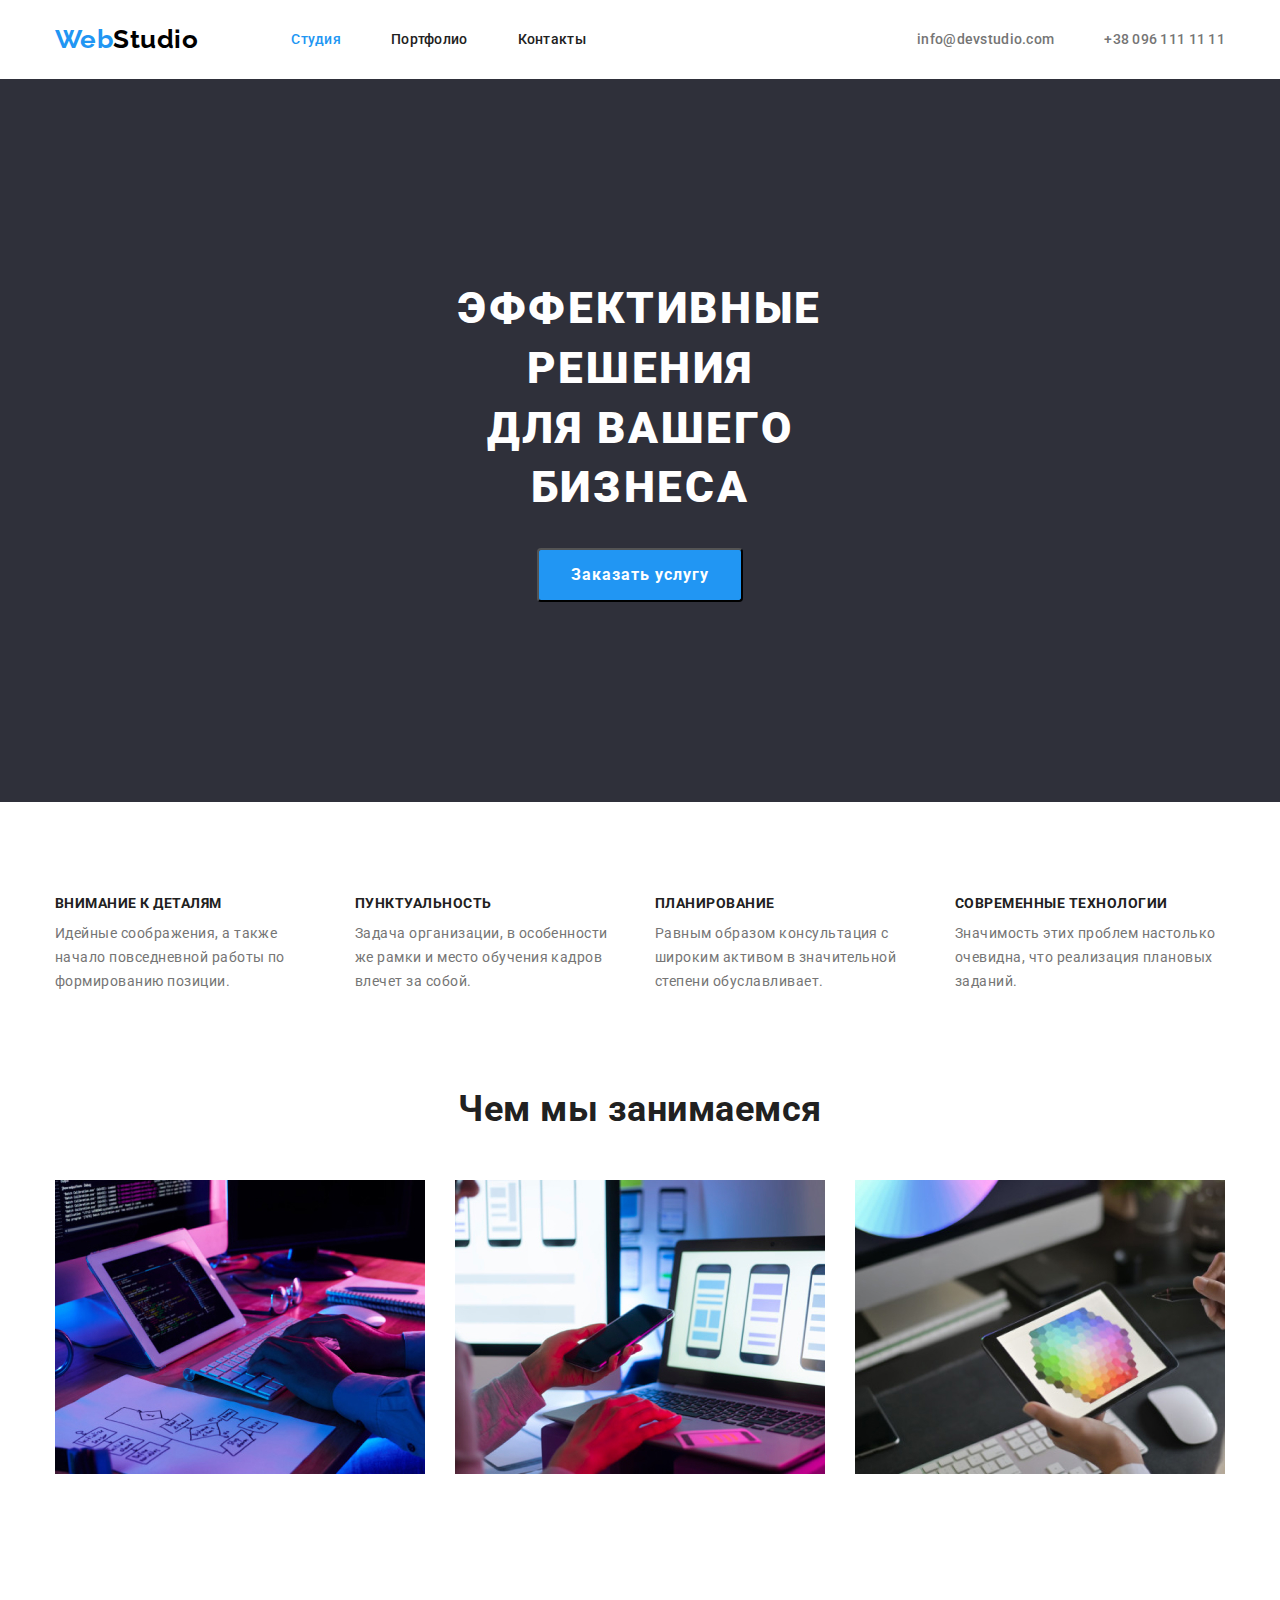
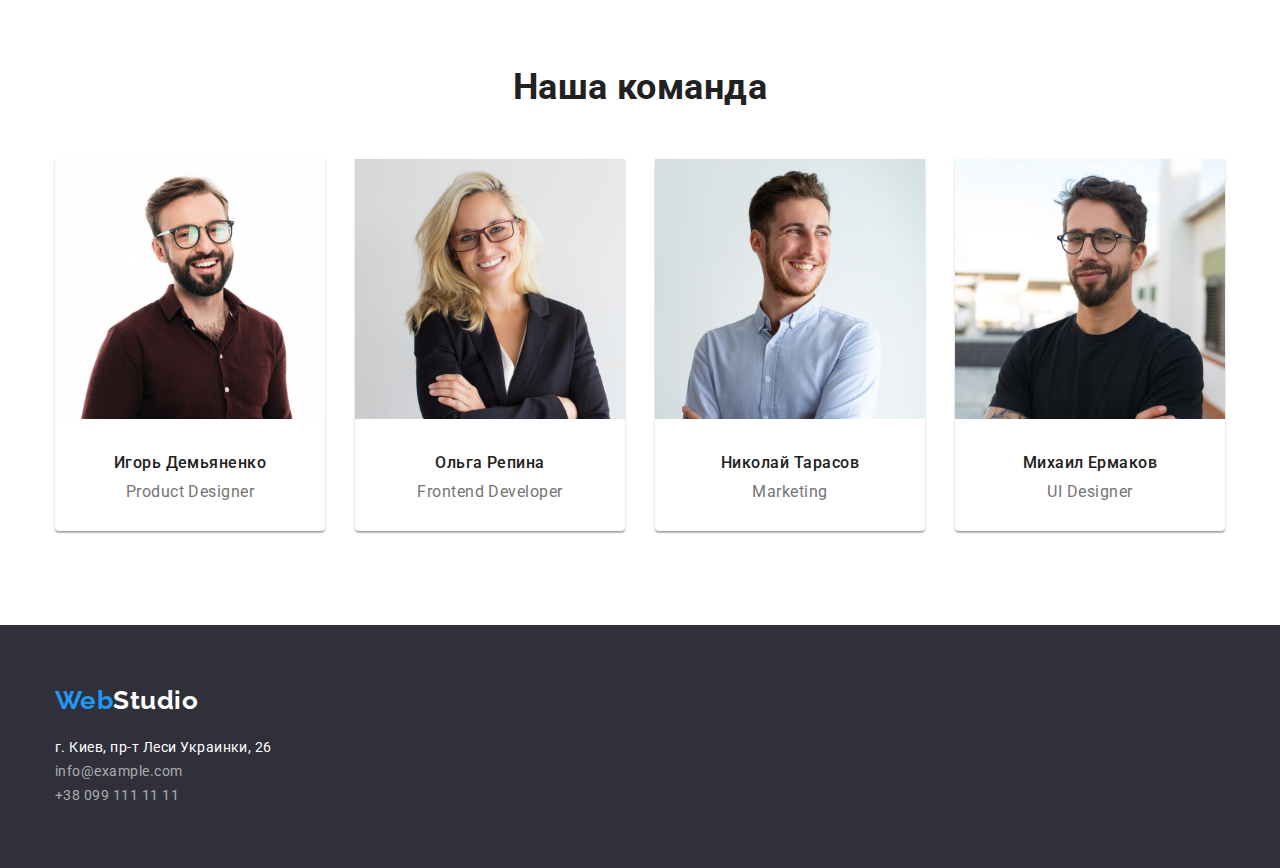
==== index.html @ acc08e0a "Done" ====
<!DOCTYPE html>
<html lang="ru">
  <head>
    <meta charset="UTF-8" />
    <meta name="viewport" content="width=device-width, initial-scale=1.0" />
    <title>Webstudio</title>
    <link
      href="https://fonts.googleapis.com/css2?family=Raleway:wght@700&family=Roboto:wght@400;500;700;900&display=swap"
      rel="stylesheet"
    />
    <link
      rel="stylesheet"
      href="https://cdnjs.cloudflare.com/ajax/libs/modern-normalize/1.0.0/modern-normalize.min.css"
    />
    <link rel="stylesheet" href="./css/style.css" />
  </head>

  <body>
    <header class="page-header">
      <div class="conteiner conteiner-header">
        <nav class="nav-site">
          <div class="logo">
            <a href="./index.html">
              Web<span class="logo-header">Studio</span>
            </a>
          </div>
          <ul class="nav-list list">
            <li><a href="./index.html" class="nav-link current">Студия</a></li>
            <li><a href="./portfolio.html" class="nav-link">Портфолио</a></li>
            <li><a href="" class="nav-link">Контакты</a></li>
          </ul>
        </nav>
        <ul class="contact-list list">
          <li><a href="" class="contact-link">info@devstudio.com</a></li>
          <li><a href="" class="contact-link">+38 096 111 11 11</a></li>
        </ul>
      </div>
    </header>

    <main>
      <div class="page-hero">
        <section class="hero">
          <h1>
            Эффективные решения <br />
            для вашего бизнеса
          </h1>
          <button type="button">Заказать услугу</button>
        </section>
      </div>

      <div class="conteiner page-feature">
        <section class="feature">
          <ul class="feature-list list">
            <li>
              <h2>Внимание к деталям</h2>
              <p>
                Идейные соображения, а также начало повседневной работы по
                формированию позиции.
              </p>
            </li>
            <li>
              <h2>Пунктуальность</h2>
              <p>
                Задача организации, в особенности же рамки и место обучения
                кадров влечет за собой.
              </p>
            </li>
            <li>
              <h2>Планирование</h2>
              <p>
                Равным образом консультация с широким активом в значительной
                степени обуславливает.
              </p>
            </li>
            <li>
              <h2>Современные технологии</h2>
              <p>
                Значимость этих проблем настолько очевидна, что реализация
                плановых заданий.
              </p>
            </li>
          </ul>
        </section>
      </div>

      <div class="conteiner page-sample">
        <section class="sample">
          <h3>Чем мы занимаемся</h3>
          <ul class="sample-list list">
            <li>
              <a href=""
                ><img src="./img/img.jpg" alt="Картинка" width="370"
              /></a>
            </li>
            <li>
              <a href=""
                ><img src="./img/img1.jpg" alt="Картинка" width="370"
              /></a>
            </li>
            <li>
              <a href=""
                ><img src="./img/img2.jpg" alt="Картинка" width="370"
              /></a>
            </li>
          </ul>
        </section>
      </div>

      <div class="conteiner page-team">
        <section class="team">
          <h4>Наша команда</h4>
          <ul class="team-list list">
            <li class="item">
              <a href="">
                <img src="./img/team/img.jpg" alt="Фото" width="270" />
                <h5>Игорь Демьяненко</h5>
                <p>Product Designer</p>
              </a>
            </li>
            <li class="item">
              <a href="">
                <img src="./img/team/img1.jpg" alt="Фото" width="270" />
                <h5>Ольга Репина</h5>
                <p>Frontend Developer</p>
              </a>
            </li>
            <li class="item">
              <a href="">
                <img src="./img/team/img2.jpg" alt="Фото" width="270" />
                <h5>Николай Тарасов</h5>
                <p>Marketing</p>
              </a>
            </li>
            <li class="item">
              <a href="">
                <img src="./img/team/img3.jpg" alt="Фото" width="270" />
                <h5>Михаил Ермаков</h5>
                <p>UI Designer</p>
              </a>
            </li>
          </ul>
        </section>
      </div>
    </main>

    <footer>
      <div class="conteiner">
        <div class="logo">
          <a href="./index.html">
            Web<span class="logo-footer">Studio</span>
          </a>
        </div>
        <ul class="footer-list list">
          <li>
            <address class="address">г. Киев, пр-т Леси Украинки, 26</address>
          </li>
          <li>
            <address class="footer-contact">info@example.com</address>
          </li>
          <li>
            <address class="footer-contact">+38 099 111 11 11</address>
          </li>
        </ul>
      </div>
    </footer>
  </body>
</html>
---- css/style.css ----
html {
  box-sizing: border-box;
}

*,
*::after,
*::before {
  box-sizing: inherit;
}

:root {
  --text-color-primary: #212121;
  --text-color-second: #757575;
  --color-accent: #2196f3;
  --background-primary: #ffffff;
  --background-team: #f5f4fa;
  --background-dark: #2f303a;
}

/* Общие стили */

body {
  background-color: var(--background-primary);
  color: var(--text-color-primary);

  font-style: normal;
  font-family: Roboto, -apple-system, BlinkMacSystemFont, 'Segoe UI', Oxygen,
    Ubuntu, Cantarell, 'Open Sans', 'Helvetica Neue', sans-serif;
  letter-spacing: 0.03em;
}

.list {
  padding: 0;
  margin: 0;
  list-style: none;
}

a {
  text-decoration: none;
}

button {
  font-family: inherit;
}

/* Стили index.html */

/* ОФОРМЛЕНИЕ HEADER */

/* Логотип */
.logo a {
  color: var(--color-accent);

  font-family: Raleway;
  font-weight: bold;
  font-size: 26px;
  line-height: 1.19;
}

.logo-header {
  color: #000000;
}

/* Навигация*/

.nav-link {
  color: var(--text-color-primary);

  font-weight: 500;
  font-size: 14px;
  line-height: 1.14;
  letter-spacing: 0.02em;
}

.nav-link:hover,
.nav-link:focus {
  color: #2196f3;
}

.nav-link.current {
  color: var(--color-accent);
}

.nav-list {
  display: flex;
}

.nav-list > li:not(:last-child) {
  margin-right: 50px;
}

/* Контакти */
.contact-link {
  color: var(--text-color-second);

  font-weight: 500;
  font-size: 14px;
  line-height: 1.14;
  letter-spacing: 0.02em;
}

.contact-link:hover,
.contact-link:focus {
  color: #2196f3;
}

.contact-list {
  display: flex;
}

.contact-list > li:not(:last-child) {
  margin-right: 50px;
}

/* Оформление FLEX HEADER */

.nav-site {
  display: flex;
  align-items: center;
  padding: 24px 0px;
}

.nav-site > ul {
  margin-left: 93px;
}

.conteiner-header {
  display: flex;
  align-items: center;
}

.contact-list {
  display: flex;
  margin-left: auto;
}

/* ОФОРМЛЕНИЕ MAIN */

/* hero */
.hero {
  text-align: center;

  color: #ffffff;
}

main .page-hero {
  padding: 200px 452px;
  margin-right: auto;
  margin-left: auto;
  margin-bottom: 94px;
  /* border: 1px solid transparent; */

  background-color: var(--background-dark);

  /* outline: 2px solid tomato; */
}

.hero > h1 {
  margin-top: 0;
  margin-bottom: 30px;

  font-weight: 900;
  font-size: 44px;
  line-height: 1.36;
  text-align: center;
  letter-spacing: 0.06em;
  text-transform: uppercase;
}

.hero button {
  margin-left: auto;
  margin-right: auto;
  padding: 10px 32px;
  border-radius: 4px;
  min-width: 200px;
  margin-bottom: 0;

  color: #ffffff;
  background-color: var(--color-accent);

  font-weight: bold;
  font-size: 16px;
  line-height: 1.87;

  display: flex;
  align-items: center;
  text-align: center;
  letter-spacing: 0.06em;
}

/* feature Подходы роботы*/
.feature-list h2 {
  margin-top: 0px;
  margin-bottom: 10px;

  color: var(--text-color-primary);

  font-weight: bold;
  font-size: 14px;
  line-height: 1.14;
  text-transform: uppercase;
}

.feature-list p {
  display: block;
  margin-top: 0;
  margin-bottom: 0;

  color: var(--text-color-second);

  font-weight: normal;
  font-size: 14px;
  line-height: 1.71;
}

.page-feature {
  margin-bottom: 94px;
}

.feature-list > li:not(:last-child) {
  margin-right: 30px;
}

.feature-list > li {
  width: 270px;
}
/* Оформление FLEX FEATURE */

.feature-list {
  display: flex;
}

/* sample Чем мы занимаемся */
.sample > h3 {
  margin-top: 0;
  margin-bottom: 50px;

  color: var(--text-color-primary);

  font-weight: bold;
  font-size: 36px;
  line-height: 1.17;
  text-align: center;
}

.page-sample {
  margin-bottom: 94px;
}

.sample-list {
  display: flex;
}
.sample-list > li:not(:last-child) {
  margin-right: 30px;
}

/* team Наша команда */
.team {
  padding-top: 94px;
  padding-bottom: 94px;
}

.team > h4 {
  display: block;
  margin-top: 0;
  margin-bottom: 50px;
  text-align: center;

  color: var(--text-color-primary);

  font-weight: bold;
  font-size: 36px;
  line-height: 1.17;
  text-align: center;
}

.team-list h5 {
  margin-top: 30px;
  margin-bottom: 10px;

  color: var(--text-color-primary);

  font-weight: 500;
  font-size: 16px;
  line-height: 1.19;
  text-align: center;
}

.team-list p {
  margin-top: 0;
  margin-bottom: 0;
  color: var(--text-color-second);

  font-weight: normal;
  font-size: 16px;
  line-height: 1.19;
  text-align: center;
}

.team-list > li {
  padding-bottom: 30px;

  box-shadow: 0px 1px 3px rgba(0, 0, 0, 0.12), 0px 1px 1px rgba(0, 0, 0, 0.14),
    0px 2px 1px rgba(0, 0, 0, 0.2);
  border-radius: 0px 0px 4px 4px;
}

.page-team {
  margin-bottom: 0;
}

.team-list {
  display: flex;
}

.team-list > li:not(:last-child) {
  margin-right: 30px;
}

/* ОФОРМЛЕНИЕ FOOTER */

/* Логотип footer */
footer {
  padding-top: 60px;
  padding-bottom: 60px;
  background-color: var(--background-dark);
}

.logo-footer {
  color: #ffffff;
}

/* Контакты footer*/
.footer-list {
  margin-top: 20px;
  color: rgba(255, 255, 255, 0.6);

  font-weight: normal;
  font-size: 14px;
  line-height: 1.71;
}

.footer-list .address {
  font-style: inherit;
  color: #ffffff;
}
.list .footer-contact {
  font-style: inherit;
}

/* Стили portfolio.html */

/* Портфолио samples */
.portfolio {
  border-bottom: 1px solid #ececec;
  margin-bottom: 94px;
}

.work-nav {
  display: flex;
  justify-content: center;
  margin-bottom: 34px;
}
.work-nav > li:not(:first-child) {
  margin-left: 8px;
}

.page-work {
  margin-bottom: 94px;
}

.work-nav .button {
  padding: 6px 22px;
  border: none;

  background-color: var(--background-team);
  color: var(--text-color-primary);

  font-weight: 500;
  font-size: 16px;
  line-height: 1.62;
  text-align: center;
}

.work-nav .button:hover,
.work-nav .button:focus {
  background-color: var(--color-accent);
  color: #ffffff;
}

/* Портфолио card */
.work-card {
  display: flex;
  flex-wrap: wrap;
}

.work-card > li {
  border: 1px solid #eeeeee;
  width: 370px;
  margin-right: 30px;
}

.work-card > li:nth-child(3n) {
  margin-right: 0;
}

.work-card > .item {
  padding-bottom: 20px;
  margin-bottom: 30px;
}

.work-card > .item:nth-last-child(-n + 3) {
  margin-bottom: 0px;
}

.work .work-card h2 {
  margin-top: 20px;
  margin-bottom: 4px;

  color: var(--text-color-primary);

  font-weight: bold;
  font-size: 18px;
  line-height: 2;
  letter-spacing: 0.06em;
}

.work-card p {
  margin-top: 0;
  margin-bottom: 0;

  color: var(--text-color-second);

  font-weight: normal;
  font-size: 16px;
  line-height: 1.87;
}

/* Оформление padding, margin */
.conteiner {
  width: 1200px;
  margin-right: auto;
  margin-left: auto;
  padding-right: 15px;
  padding-left: 15px;

  /* outline: 2px solid tomato; */
}
/* HHH */
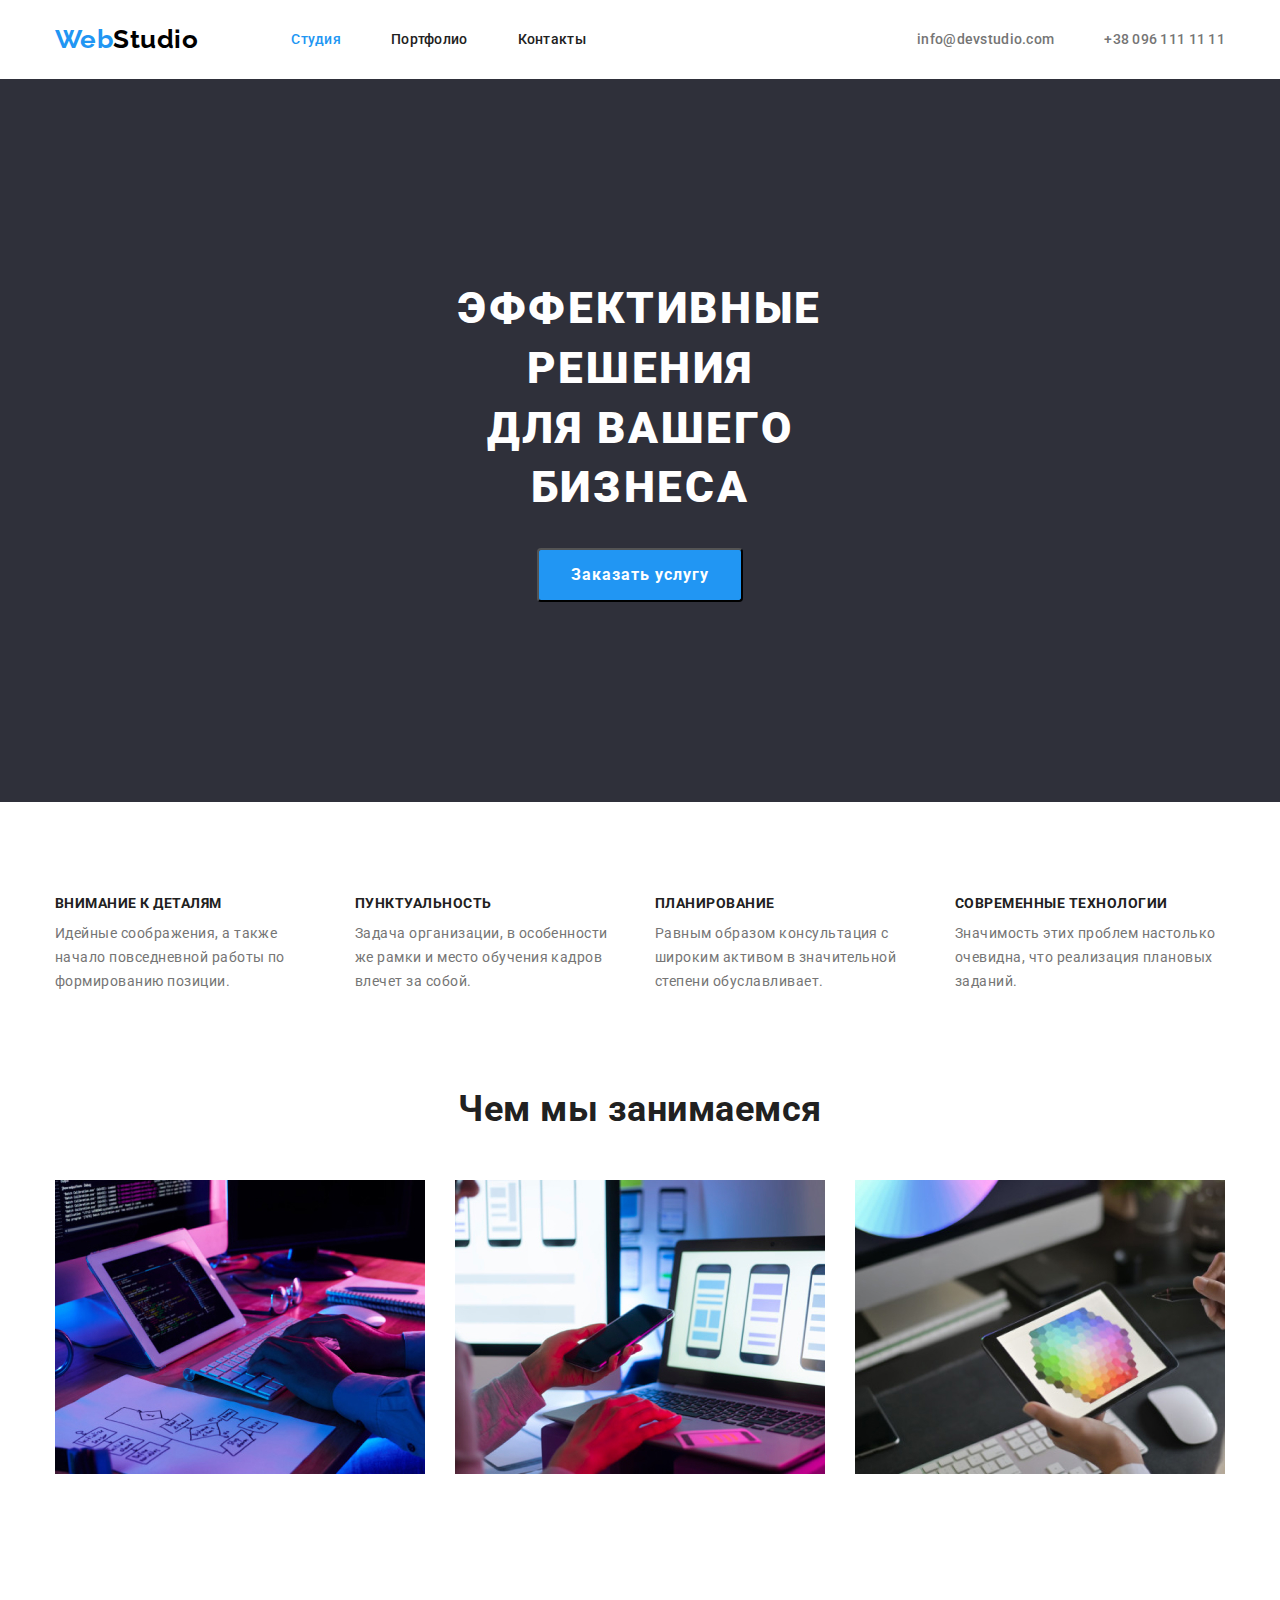
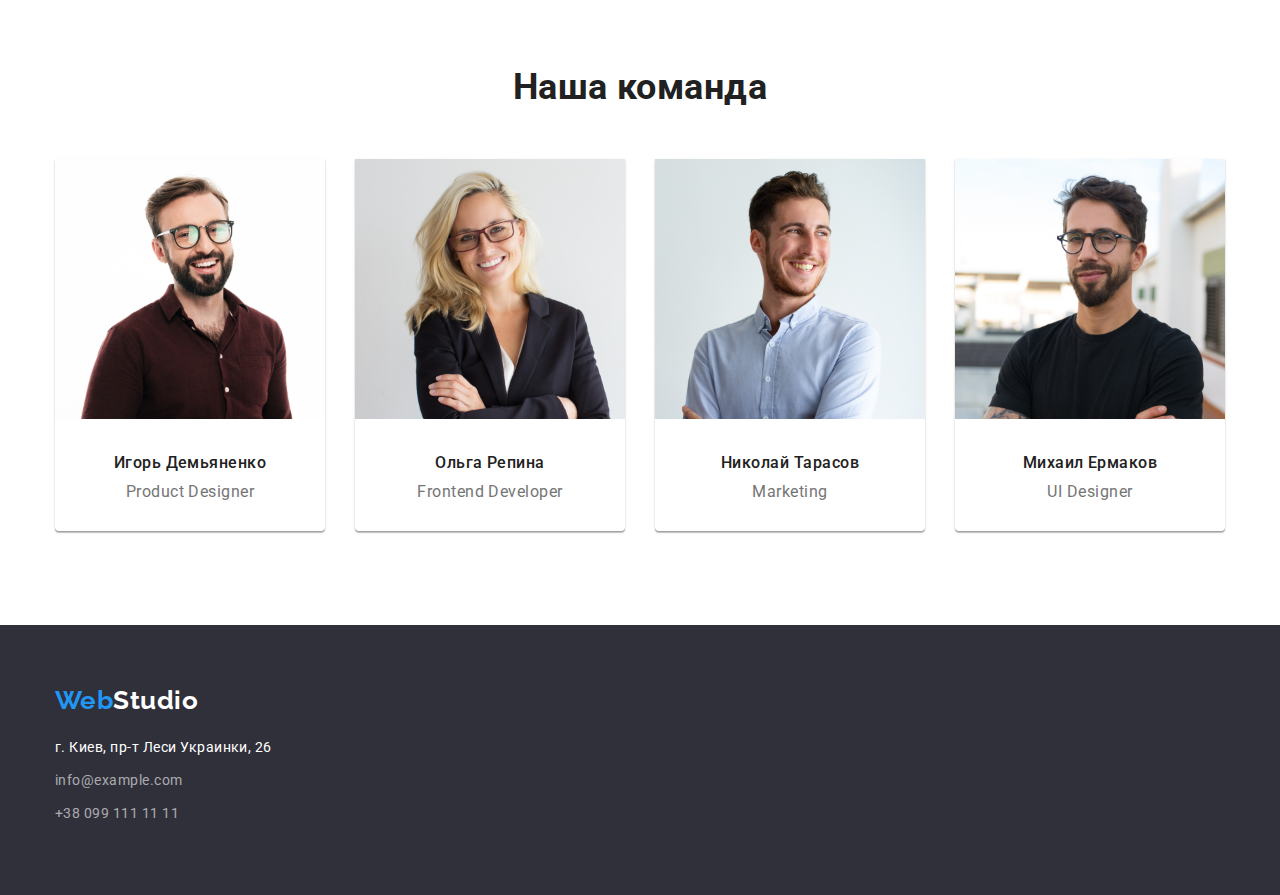
==== commit 6fb1d9ea: "Done" ====
--- a/index.html
+++ b/index.html
@@ -16,13 +16,14 @@
   </head>
 
   <body>
+    <!--HEADER-->
     <header class="page-header">
       <div class="conteiner conteiner-header">
         <nav class="nav-site">
           <div class="logo">
-            <a href="./index.html">
-              Web<span class="logo-header">Studio</span>
-            </a>
+            <a href="./index.html"
+              >Web<span class="logo-header">Studio</span></a
+            >
           </div>
           <ul class="nav-list list">
             <li><a href="./index.html" class="nav-link current">Студия</a></li>
@@ -31,13 +32,22 @@
           </ul>
         </nav>
         <ul class="contact-list list">
-          <li><a href="" class="contact-link">info@devstudio.com</a></li>
-          <li><a href="" class="contact-link">+38 096 111 11 11</a></li>
+          <li>
+            <a href="mailto:info@devstudio.com" class="contact-link"
+              >info@devstudio.com</a
+            >
+          </li>
+          <li>
+            <a href="tel:+380961111111" class="contact-link"
+              >+38 096 111 11 11</a
+            >
+          </li>
         </ul>
       </div>
     </header>
 
     <main>
+      <!--HERO-->
       <div class="page-hero">
         <section class="hero">
           <h1>
@@ -47,7 +57,7 @@
           <button type="button">Заказать услугу</button>
         </section>
       </div>
-
+      <!--FUTURE-->
       <div class="conteiner page-feature">
         <section class="feature">
           <ul class="feature-list list">
@@ -82,67 +92,99 @@
           </ul>
         </section>
       </div>
-
+      <!--SAMPLE-->
       <div class="conteiner page-sample">
         <section class="sample">
           <h3>Чем мы занимаемся</h3>
           <ul class="sample-list list">
             <li>
               <a href=""
-                ><img src="./img/img.jpg" alt="Картинка" width="370"
+                ><img
+                  src="./img/img.jpg"
+                  alt="Картинка"
+                  width="370"
+                  height="294"
               /></a>
             </li>
             <li>
               <a href=""
-                ><img src="./img/img1.jpg" alt="Картинка" width="370"
+                ><img
+                  src="./img/img1.jpg"
+                  alt="Картинка"
+                  width="370"
+                  height="294"
               /></a>
             </li>
             <li>
               <a href=""
-                ><img src="./img/img2.jpg" alt="Картинка" width="370"
+                ><img
+                  src="./img/img2.jpg"
+                  alt="Картинка"
+                  width="370"
+                  height="294"
               /></a>
             </li>
           </ul>
         </section>
       </div>
-
+      <!--TEAM-->
       <div class="conteiner page-team">
         <section class="team">
           <h4>Наша команда</h4>
           <ul class="team-list list">
             <li class="item">
               <a href="">
-                <img src="./img/team/img.jpg" alt="Фото" width="270" />
+                <img
+                  src="./img/team/img.jpg"
+                  alt="Фото"
+                  width="270"
+                  height="260"
+                />
                 <h5>Игорь Демьяненко</h5>
-                <p>Product Designer</p>
-              </a>
-            </li>
-            <li class="item">
-              <a href="">
-                <img src="./img/team/img1.jpg" alt="Фото" width="270" />
+                <p lang="en">Product Designer</p>
+              </a>
+            </li>
+            <li class="item">
+              <a href="">
+                <img
+                  src="./img/team/img1.jpg"
+                  alt="Фото"
+                  width="270"
+                  height="260"
+                />
                 <h5>Ольга Репина</h5>
-                <p>Frontend Developer</p>
-              </a>
-            </li>
-            <li class="item">
-              <a href="">
-                <img src="./img/team/img2.jpg" alt="Фото" width="270" />
+                <p lang="en">Frontend Developer</p>
+              </a>
+            </li>
+            <li class="item">
+              <a href="">
+                <img
+                  src="./img/team/img2.jpg"
+                  alt="Фото"
+                  width="270"
+                  height="260"
+                />
                 <h5>Николай Тарасов</h5>
-                <p>Marketing</p>
-              </a>
-            </li>
-            <li class="item">
-              <a href="">
-                <img src="./img/team/img3.jpg" alt="Фото" width="270" />
+                <p lang="en">Marketing</p>
+              </a>
+            </li>
+            <li class="item">
+              <a href="">
+                <img
+                  src="./img/team/img3.jpg"
+                  alt="Фото"
+                  width="270"
+                  height="260"
+                />
                 <h5>Михаил Ермаков</h5>
-                <p>UI Designer</p>
+                <p lang="en">UI Designer</p>
               </a>
             </li>
           </ul>
         </section>
       </div>
     </main>
-
+    <!--FOOTER-->
     <footer>
       <div class="conteiner">
         <div class="logo">
--- a/css/style.css
+++ b/css/style.css
@@ -348,6 +348,10 @@
   font-style: inherit;
 }
 
+.footer-list > li {
+  margin-bottom: 9px;
+}
+
 /* Стили portfolio.html */
 
 /* Портфолио samples */
@@ -434,6 +438,11 @@
   font-weight: normal;
   font-size: 16px;
   line-height: 1.87;
+}
+.item-card > h2,
+.item-card > p {
+  margin-left: 24px;
+  margin-right: 24px;
 }
 
 /* Оформление padding, margin */
@@ -446,4 +455,3 @@
 
   /* outline: 2px solid tomato; */
 }
-/* HHH */
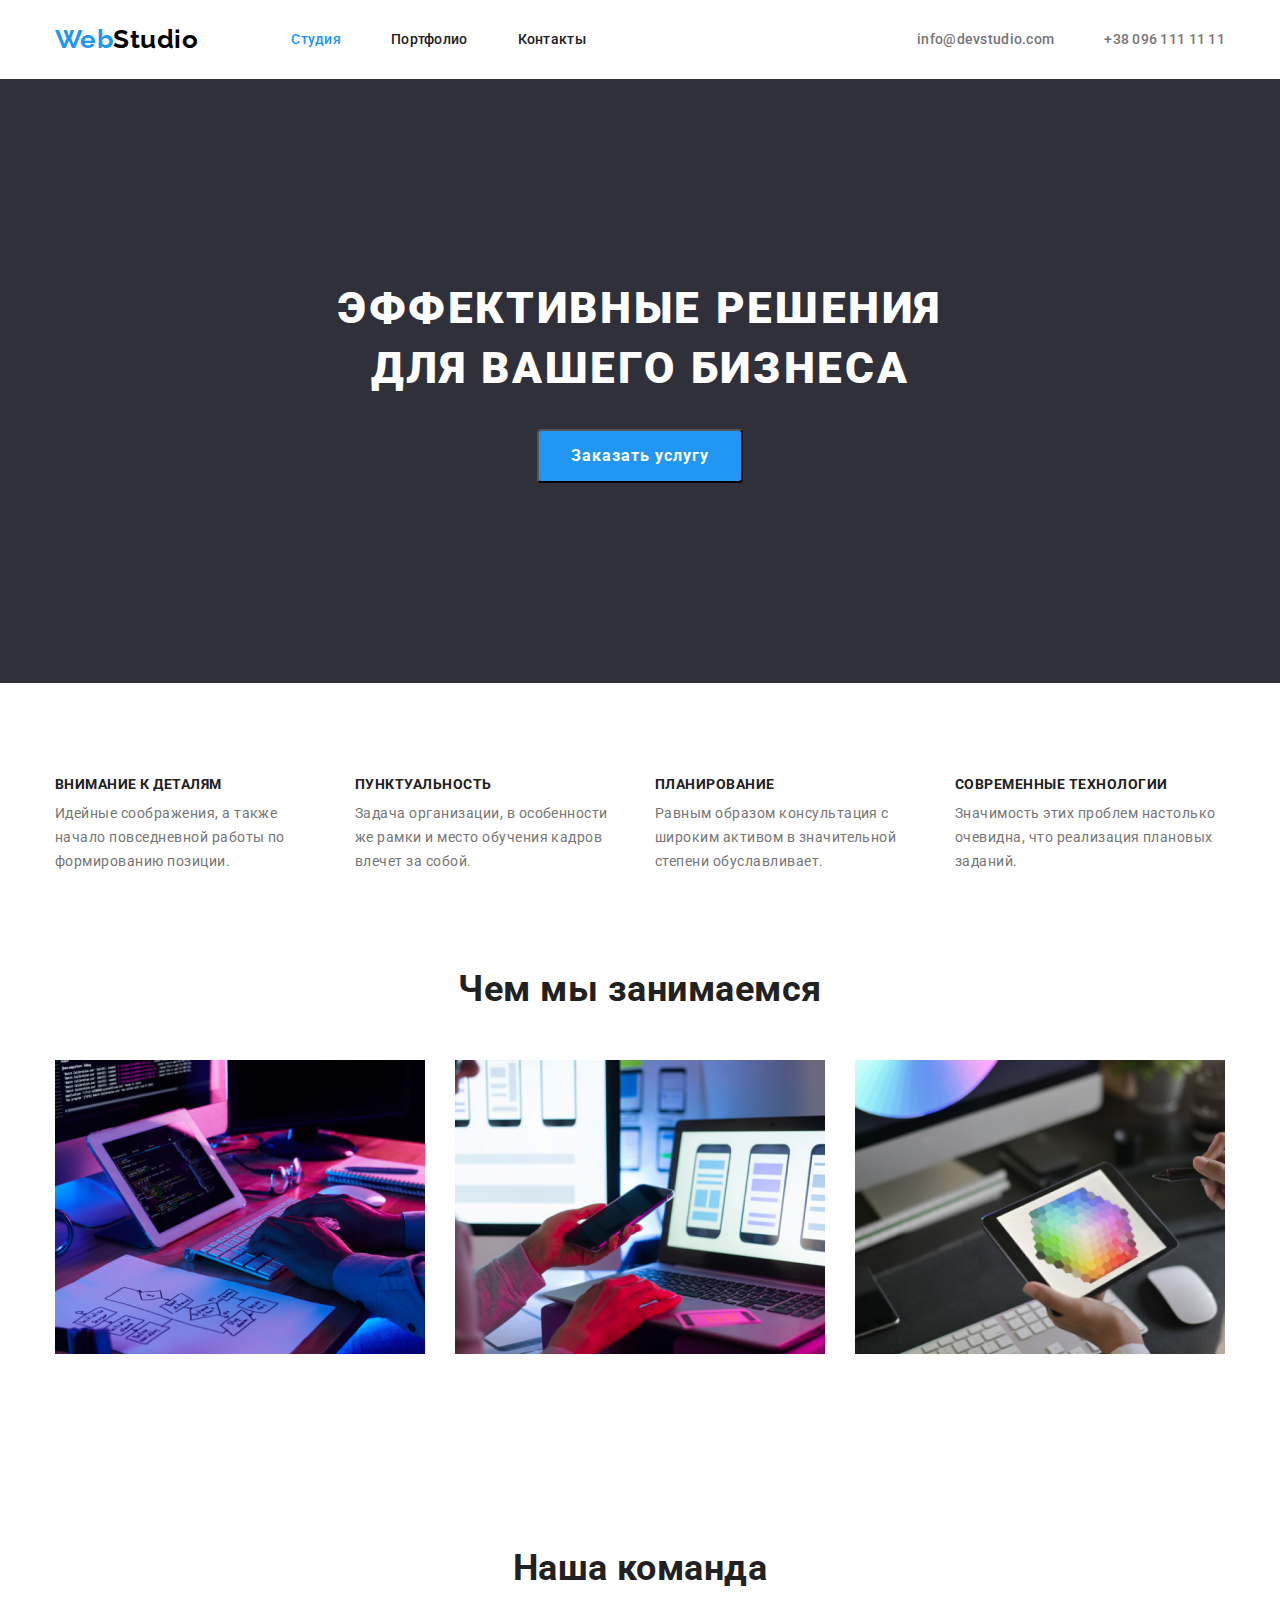
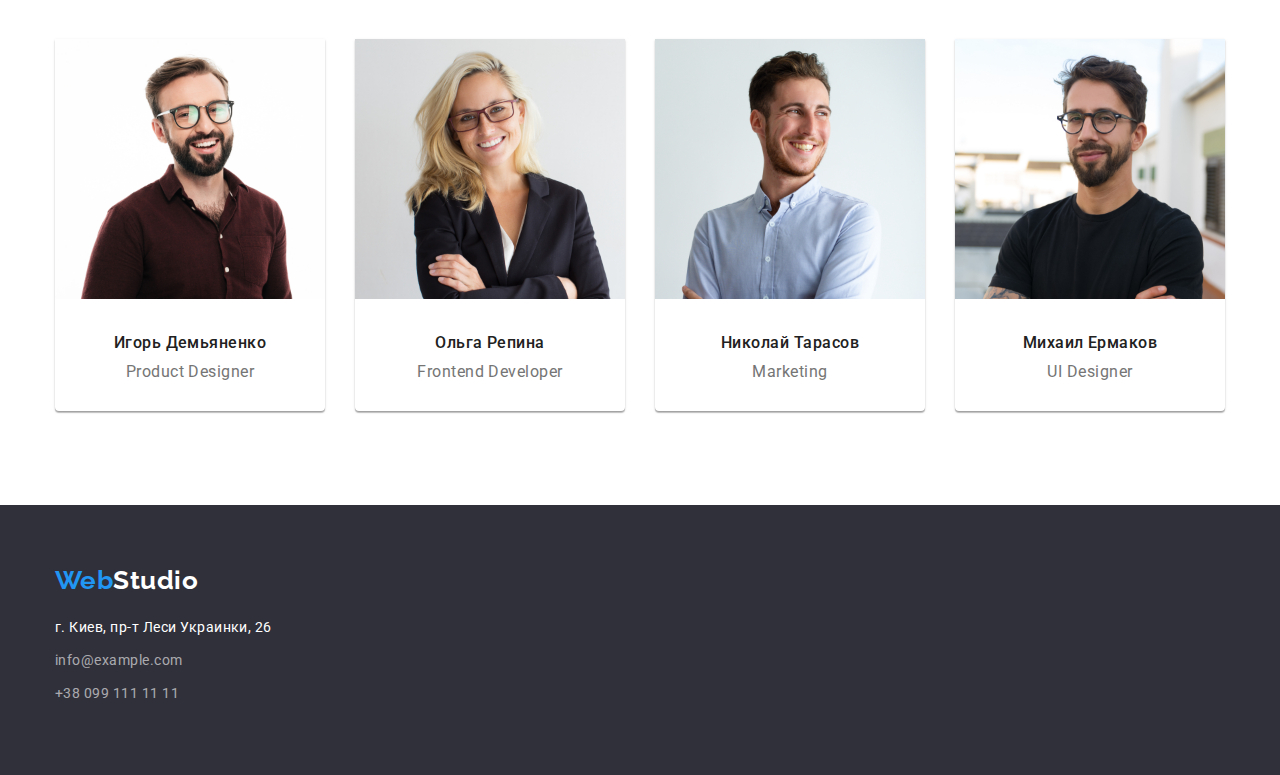
==== commit 079e4e08: "Done section>div" ====
--- a/index.html
+++ b/index.html
@@ -21,9 +21,7 @@
       <div class="conteiner conteiner-header">
         <nav class="nav-site">
           <div class="logo">
-            <a href="./index.html"
-              >Web<span class="logo-header">Studio</span></a
-            >
+            <a href="./index.html">Web<span class="logo-header">Studio</span></a>
           </div>
           <ul class="nav-list list">
             <li><a href="./index.html" class="nav-link current">Студия</a></li>
@@ -32,176 +30,107 @@
           </ul>
         </nav>
         <ul class="contact-list list">
-          <li>
-            <a href="mailto:info@devstudio.com" class="contact-link"
-              >info@devstudio.com</a
-            >
-          </li>
-          <li>
-            <a href="tel:+380961111111" class="contact-link"
-              >+38 096 111 11 11</a
-            >
-          </li>
+          <li><a href="mailto:info@devstudio.com" class="contact-link">info@devstudio.com</a></li>
+          <li><a href="tel:+380961111111" class="contact-link">+38 096 111 11 11</a></li>
         </ul>
       </div>
     </header>
 
     <main>
       <!--HERO-->
-      <div class="page-hero">
-        <section class="hero">
-          <h1>
-            Эффективные решения <br />
-            для вашего бизнеса
-          </h1>
+      <section class="hero">
+        <div class="page-hero">
+          <h1>Эффективные решения <br />для вашего бизнеса</h1>
           <button type="button">Заказать услугу</button>
-        </section>
-      </div>
+        </div>
+      </section>
       <!--FUTURE-->
-      <div class="conteiner page-feature">
-        <section class="feature">
+      <section class="feature">
+        <div class="conteiner page-feature">
           <ul class="feature-list list">
             <li>
               <h2>Внимание к деталям</h2>
-              <p>
-                Идейные соображения, а также начало повседневной работы по
-                формированию позиции.
-              </p>
+              <p>Идейные соображения, а также начало повседневной работы по формированию позиции.</p>
             </li>
             <li>
               <h2>Пунктуальность</h2>
-              <p>
-                Задача организации, в особенности же рамки и место обучения
-                кадров влечет за собой.
-              </p>
+              <p>Задача организации, в особенности же рамки и место обучения кадров влечет за собой.</p>
             </li>
             <li>
               <h2>Планирование</h2>
-              <p>
-                Равным образом консультация с широким активом в значительной
-                степени обуславливает.
-              </p>
+              <p>Равным образом консультация с широким активом в значительной степени обуславливает.</p>
             </li>
             <li>
               <h2>Современные технологии</h2>
-              <p>
-                Значимость этих проблем настолько очевидна, что реализация
-                плановых заданий.
-              </p>
+              <p>Значимость этих проблем настолько очевидна, что реализация плановых заданий.</p>
             </li>
           </ul>
-        </section>
-      </div>
+        </div>
+      </section>
       <!--SAMPLE-->
-      <div class="conteiner page-sample">
-        <section class="sample">
+      <section class="sample">
+        <div class="conteiner page-sample">
           <h3>Чем мы занимаемся</h3>
           <ul class="sample-list list">
             <li>
-              <a href=""
-                ><img
-                  src="./img/img.jpg"
-                  alt="Картинка"
-                  width="370"
-                  height="294"
-              /></a>
+              <a href=""><img src="./img/img.jpg" alt="Картинка" width="370" height="294" /></a>
             </li>
             <li>
-              <a href=""
-                ><img
-                  src="./img/img1.jpg"
-                  alt="Картинка"
-                  width="370"
-                  height="294"
-              /></a>
+              <a href=""><img src="./img/img1.jpg" alt="Картинка" width="370" height="294" /></a>
             </li>
             <li>
-              <a href=""
-                ><img
-                  src="./img/img2.jpg"
-                  alt="Картинка"
-                  width="370"
-                  height="294"
-              /></a>
+              <a href=""><img src="./img/img2.jpg" alt="Картинка" width="370" height="294" /></a>
             </li>
           </ul>
-        </section>
-      </div>
+        </div>
+      </section>
       <!--TEAM-->
-      <div class="conteiner page-team">
-        <section class="team">
+      <section class="team">
+        <div class="conteiner page-team">
           <h4>Наша команда</h4>
           <ul class="team-list list">
             <li class="item">
               <a href="">
-                <img
-                  src="./img/team/img.jpg"
-                  alt="Фото"
-                  width="270"
-                  height="260"
-                />
+                <img src="./img/team/img.jpg" alt="Фото" width="270" height="260" />
                 <h5>Игорь Демьяненко</h5>
                 <p lang="en">Product Designer</p>
               </a>
             </li>
             <li class="item">
               <a href="">
-                <img
-                  src="./img/team/img1.jpg"
-                  alt="Фото"
-                  width="270"
-                  height="260"
-                />
+                <img src="./img/team/img1.jpg" alt="Фото" width="270" height="260" />
                 <h5>Ольга Репина</h5>
                 <p lang="en">Frontend Developer</p>
               </a>
             </li>
             <li class="item">
               <a href="">
-                <img
-                  src="./img/team/img2.jpg"
-                  alt="Фото"
-                  width="270"
-                  height="260"
-                />
+                <img src="./img/team/img2.jpg" alt="Фото" width="270" height="260" />
                 <h5>Николай Тарасов</h5>
                 <p lang="en">Marketing</p>
               </a>
             </li>
             <li class="item">
               <a href="">
-                <img
-                  src="./img/team/img3.jpg"
-                  alt="Фото"
-                  width="270"
-                  height="260"
-                />
+                <img src="./img/team/img3.jpg" alt="Фото" width="270" height="260" />
                 <h5>Михаил Ермаков</h5>
                 <p lang="en">UI Designer</p>
               </a>
             </li>
           </ul>
-        </section>
-      </div>
+        </div>
+      </section>
     </main>
     <!--FOOTER-->
     <footer>
       <div class="conteiner">
         <div class="logo">
-          <a href="./index.html">
-            Web<span class="logo-footer">Studio</span>
-          </a>
+          <a href="./index.html">Web<span class="logo-footer">Studio</span></a>
         </div>
         <ul class="footer-list list">
-          <li>
-            <address class="address">г. Киев, пр-т Леси Украинки, 26</address>
-          </li>
-          <li>
-            <address class="footer-contact">info@example.com</address>
-          </li>
-          <li>
-            <address class="footer-contact">+38 099 111 11 11</address>
-          </li>
+          <li><address class="address">г. Киев, пр-т Леси Украинки, 26</address></li>
+          <li><address class="footer-contact">info@example.com</address></li>
+          <li><address class="footer-contact">+38 099 111 11 11</address></li>
         </ul>
       </div>
     </footer>
--- a/css/style.css
+++ b/css/style.css
@@ -24,8 +24,8 @@
   color: var(--text-color-primary);
 
   font-style: normal;
-  font-family: Roboto, -apple-system, BlinkMacSystemFont, 'Segoe UI', Oxygen,
-    Ubuntu, Cantarell, 'Open Sans', 'Helvetica Neue', sans-serif;
+  font-family: Roboto, -apple-system, BlinkMacSystemFont, 'Segoe UI', Oxygen, Ubuntu, Cantarell, 'Open Sans',
+    'Helvetica Neue', sans-serif;
   letter-spacing: 0.03em;
 }
 
@@ -143,11 +143,11 @@
   color: #ffffff;
 }
 
-main .page-hero {
-  padding: 200px 452px;
+main .hero {
+  padding: 200px 0;
   margin-right: auto;
   margin-left: auto;
-  margin-bottom: 94px;
+  /* margin-bottom: 94px; */
   /* border: 1px solid transparent; */
 
   background-color: var(--background-dark);
@@ -155,7 +155,7 @@
   /* outline: 2px solid tomato; */
 }
 
-.hero > h1 {
+.hero h1 {
   margin-top: 0;
   margin-bottom: 30px;
 
@@ -189,6 +189,11 @@
 }
 
 /* feature Подходы роботы*/
+.feature {
+  padding-top: 94px;
+  padding-bottom: 94px;
+}
+
 .feature-list h2 {
   margin-top: 0px;
   margin-bottom: 10px;
@@ -213,10 +218,6 @@
   line-height: 1.71;
 }
 
-.page-feature {
-  margin-bottom: 94px;
-}
-
 .feature-list > li:not(:last-child) {
   margin-right: 30px;
 }
@@ -231,7 +232,10 @@
 }
 
 /* sample Чем мы занимаемся */
-.sample > h3 {
+.sample {
+  padding-bottom: 94px;
+}
+.sample h3 {
   margin-top: 0;
   margin-bottom: 50px;
 
@@ -241,10 +245,6 @@
   font-size: 36px;
   line-height: 1.17;
   text-align: center;
-}
-
-.page-sample {
-  margin-bottom: 94px;
 }
 
 .sample-list {
@@ -260,7 +260,7 @@
   padding-bottom: 94px;
 }
 
-.team > h4 {
+.team h4 {
   display: block;
   margin-top: 0;
   margin-bottom: 50px;
@@ -300,8 +300,7 @@
 .team-list > li {
   padding-bottom: 30px;
 
-  box-shadow: 0px 1px 3px rgba(0, 0, 0, 0.12), 0px 1px 1px rgba(0, 0, 0, 0.14),
-    0px 2px 1px rgba(0, 0, 0, 0.2);
+  box-shadow: 0px 1px 3px rgba(0, 0, 0, 0.12), 0px 1px 1px rgba(0, 0, 0, 0.14), 0px 2px 1px rgba(0, 0, 0, 0.2);
   border-radius: 0px 0px 4px 4px;
 }
 
@@ -357,9 +356,12 @@
 /* Портфолио samples */
 .portfolio {
   border-bottom: 1px solid #ececec;
-  margin-bottom: 94px;
-}
-
+  /* margin-bottom: 94px; */
+}
+.work {
+  padding-top: 94px;
+  padding-bottom: 94px;
+}
 .work-nav {
   display: flex;
   justify-content: center;
@@ -367,10 +369,6 @@
 }
 .work-nav > li:not(:first-child) {
   margin-left: 8px;
-}
-
-.page-work {
-  margin-bottom: 94px;
 }
 
 .work-nav .button {
@@ -417,8 +415,8 @@
   margin-bottom: 0px;
 }
 
-.work .work-card h2 {
-  margin-top: 20px;
+.description-card > h2 {
+  margin-top: 0px;
   margin-bottom: 4px;
 
   color: var(--text-color-primary);
@@ -429,7 +427,7 @@
   letter-spacing: 0.06em;
 }
 
-.work-card p {
+.description-card > p {
   margin-top: 0;
   margin-bottom: 0;
 
@@ -439,10 +437,8 @@
   font-size: 16px;
   line-height: 1.87;
 }
-.item-card > h2,
-.item-card > p {
-  margin-left: 24px;
-  margin-right: 24px;
+.description-card {
+  padding: 20px 24px 0px;
 }
 
 /* Оформление padding, margin */
